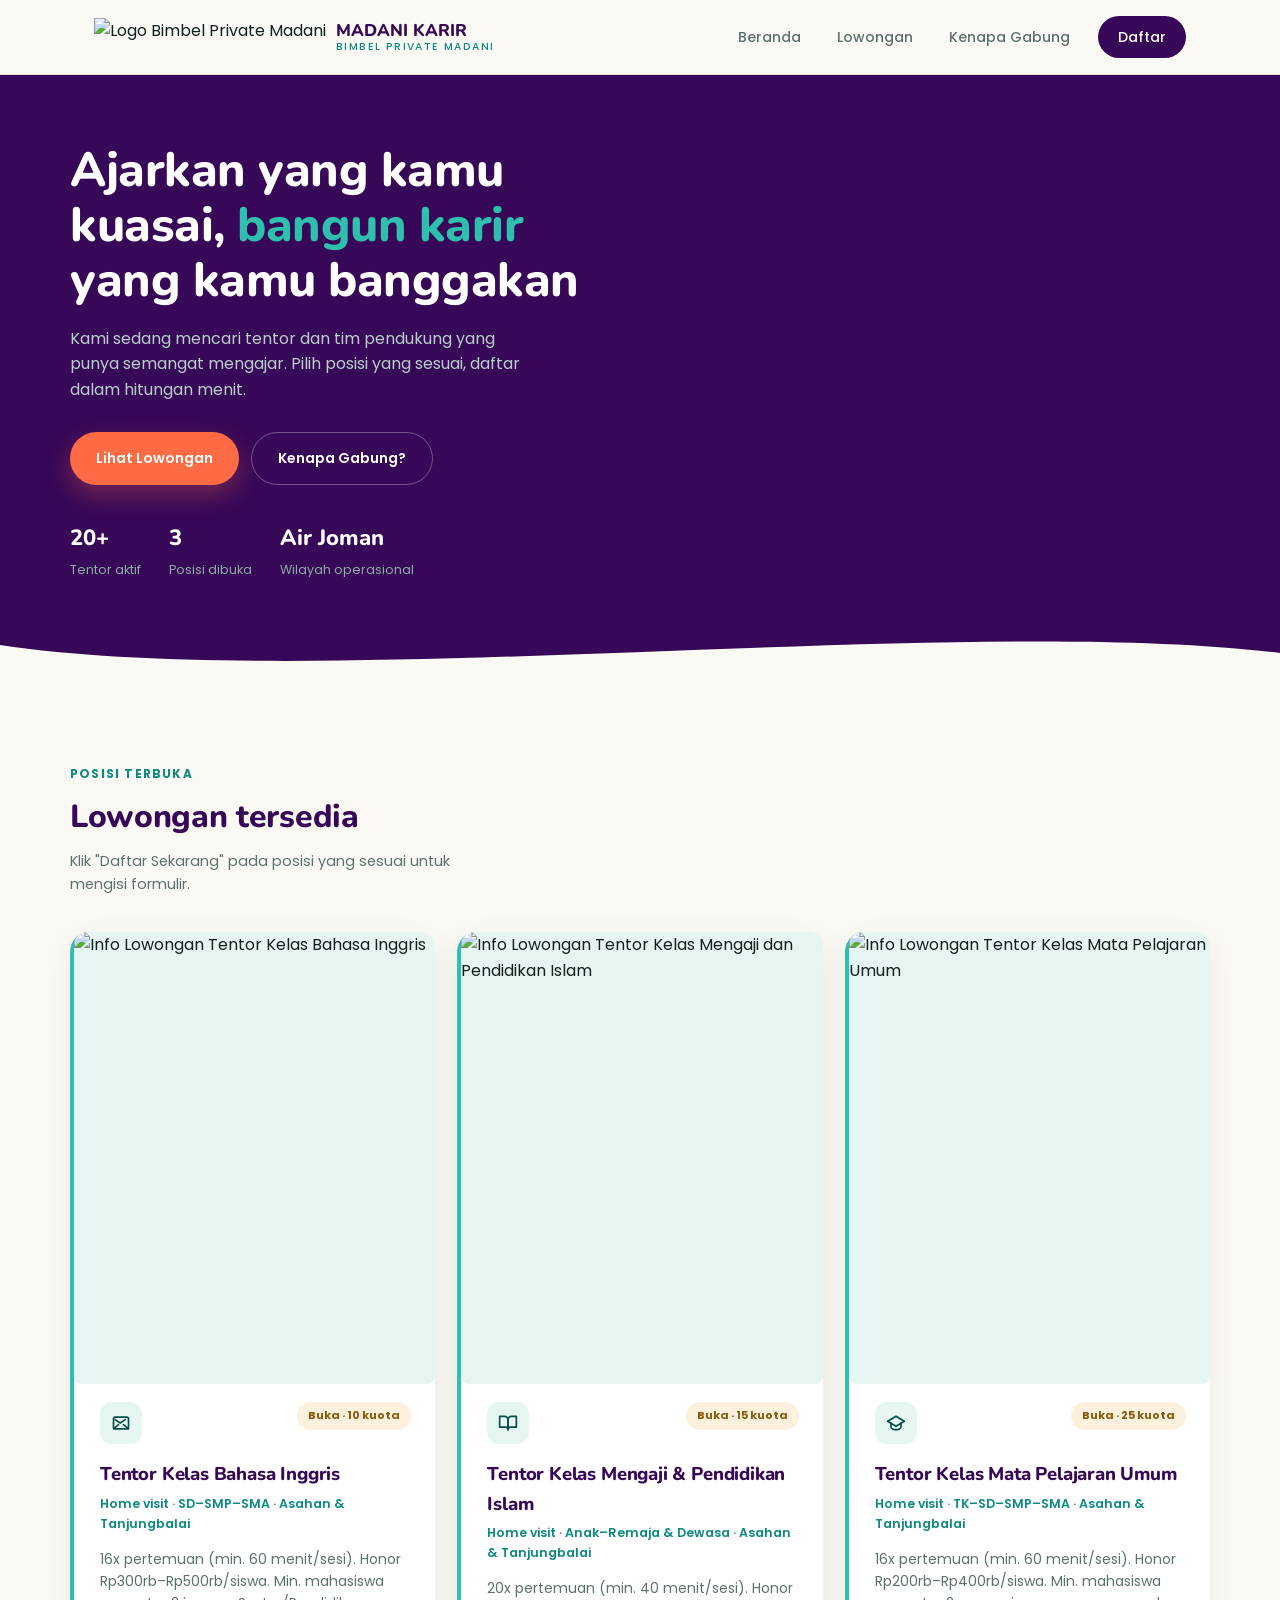
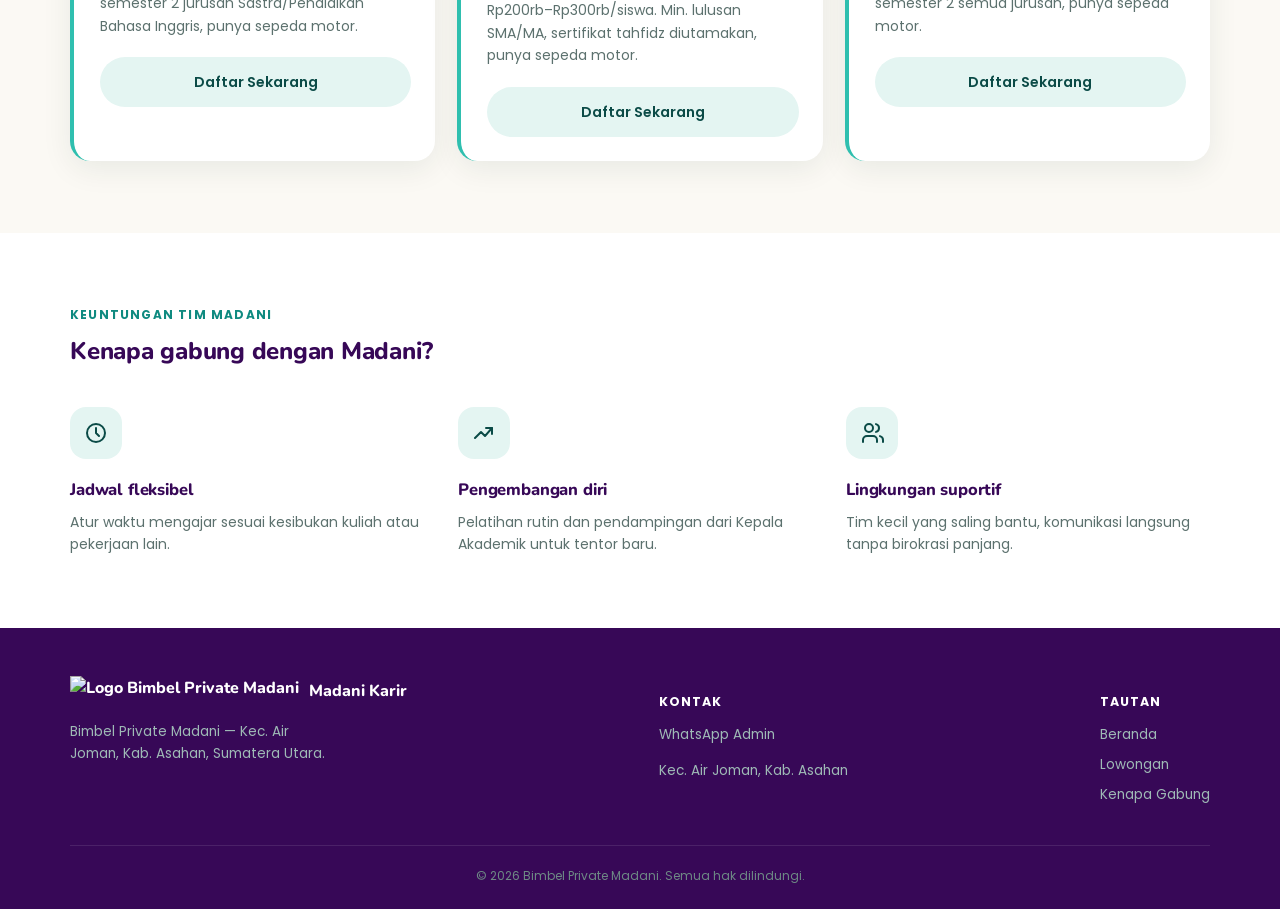
==== index.html @ 315693f9 "Add files via upload" ====
<!DOCTYPE html>
<html lang="id">
<head>
    <meta charset="UTF-8">
    <meta name="viewport" content="width=device-width, initial-scale=1.0">
    <link rel="stylesheet" href="style.css">
    <link rel="preconnect" href="https://fonts.googleapis.com">
    <link href="https://fonts.googleapis.com/css2?family=Nunito:wght@700;800&family=Poppins:wght@400;500;600&display=swap" rel="stylesheet">
    <title>Bimbel Madani Karir — Lowongan Kerja</title>
</head>
<body>

    <!-- ===== Header ===== -->
    <header>
        <div class="header-inner">
            <div class="brand">
                <img src="img/logomadani.jpeg" alt="Logo Bimbel Private Madani">
                <div class="brand-text">
                    MADANI KARIR
                    <span>Bimbel Private Madani</span>
                </div>
            </div>
            <nav>
                <a href="#beranda">Beranda</a>
                <a href="#lowongan">Lowongan</a>
                <a href="#kenapa">Kenapa Gabung</a>
                <a href="#lowongan" class="nav-cta">Daftar</a>
            </nav>
        </div>
    </header>

    <!-- ===== Hero ===== -->
    <section class="hero" id="beranda">
        <div class="hero-inner">
            <div>
                
                <h1>Ajarkan yang kamu kuasai, <em>bangun karir</em> yang kamu banggakan</h1>
                <p>Kami sedang mencari tentor dan tim pendukung yang punya semangat mengajar. Pilih posisi yang sesuai, daftar dalam hitungan menit.</p>
                <div class="hero-actions">
                    <a href="#lowongan" class="btn btn-primary">Lihat Lowongan</a>
                    <a href="#kenapa" class="btn btn-outline">Kenapa Gabung?</a>
                </div>
                <div class="hero-meta">
                    <div><strong>20+</strong><span>Tentor aktif</span></div>
                    <div><strong>3</strong><span>Posisi dibuka</span></div>
                    <div><strong>Air Joman</strong><span>Wilayah operasional</span></div>
                </div>
            </div>

            <div class="book-illustration">
                <img src="img/Perbaikan Kualitas Gambar-Ultra HD-1000426623-removebg-preview (1).png" alt="">
            </div>
        </div>

        <svg class="hero-curve" viewBox="0 0 1440 80" preserveAspectRatio="none" width="100%" height="80" aria-hidden="true">
            <path d="M0,32 C360,80 1080,0 1440,40 L1440,80 L0,80 Z" fill="#FBF9F4"></path>
        </svg>
    </section>

    <!-- ===== Lowongan ===== -->
    <section class="section" id="lowongan">
        <div class="section-head">
            <div>
                <span class="section-eyebrow">Posisi terbuka</span>
                <h2>Lowongan tersedia</h2>
                <p>Klik "Daftar Sekarang" pada posisi yang sesuai untuk mengisi formulir.</p>
            </div>
        </div>

        <div class="job-grid">

            <div class="job-card kategori-tentor">
                <div class="job-poster">
                    <img src="img/info_loker_tentor_KBI.jpeg" alt="Info Lowongan Tentor Kelas Bahasa Inggris" loading="lazy">
                </div>
                <div class="job-top">
                    <div class="job-icon">
                        <svg width="20" height="20" viewBox="0 0 24 24" fill="none" stroke="#0B4B47" stroke-width="2" stroke-linecap="round" stroke-linejoin="round"><path d="M5 8l6 4 6-4"/><rect x="3" y="5" width="18" height="14" rx="2"/><path d="M3 19l6-5"/><path d="M21 19l-6-5"/></svg>
                    </div>
                    <span class="job-status status-buka">Buka · 10 kuota</span>
                </div>
                <h3>Tentor Kelas Bahasa Inggris</h3>
                <div class="job-meta">Home visit · SD–SMP–SMA · Asahan &amp; Tanjungbalai</div>
                <p class="desc">16x pertemuan (min. 60 menit/sesi). Honor Rp300rb–Rp500rb/siswa. Min. mahasiswa semester 2 jurusan Sastra/Pendidikan Bahasa Inggris, punya sepeda motor.</p>
                <a href="form-pendaftaran.html?posisi=tentor-bahasa-inggris" class="btn btn-card">Daftar Sekarang</a>
            </div>

            <div class="job-card kategori-tentor">
                <div class="job-poster">
                    <img src="img/info_loker_tentor_KMPI.jpeg" alt="Info Lowongan Tentor Kelas Mengaji dan Pendidikan Islam" loading="lazy">
                </div>
                <div class="job-top">
                    <div class="job-icon">
                        <svg width="20" height="20" viewBox="0 0 24 24" fill="none" stroke="#0B4B47" stroke-width="2" stroke-linecap="round" stroke-linejoin="round"><path d="M2 4h6a4 4 0 0 1 4 4v12a3 3 0 0 0-3-3H2z"/><path d="M22 4h-6a4 4 0 0 0-4 4v12a3 3 0 0 1 3-3h7z"/></svg>
                    </div>
                    <span class="job-status status-buka">Buka · 15 kuota</span>
                </div>
                <h3>Tentor Kelas Mengaji &amp; Pendidikan Islam</h3>
                <div class="job-meta">Home visit · Anak–Remaja &amp; Dewasa · Asahan &amp; Tanjungbalai</div>
                <p class="desc">20x pertemuan (min. 40 menit/sesi). Honor Rp200rb–Rp300rb/siswa. Min. lulusan SMA/MA, sertifikat tahfidz diutamakan, punya sepeda motor.</p>
                <a href="form-pendaftaran.html?posisi=tentor-mengaji-pendidikan-islam" class="btn btn-card">Daftar Sekarang</a>
            </div>

            <div class="job-card kategori-tentor">
                <div class="job-poster">
                    <img src="img/info_loker_tentor_KMPU .jpeg" alt="Info Lowongan Tentor Kelas Mata Pelajaran Umum" loading="lazy">
                </div>
                <div class="job-top">
                    <div class="job-icon">
                        <svg width="20" height="20" viewBox="0 0 24 24" fill="none" stroke="#0B4B47" stroke-width="2" stroke-linecap="round" stroke-linejoin="round"><path d="M22 10L12 4 2 10l10 6 10-6z"/><path d="M6 12v5c0 1.5 3 3 6 3s6-1.5 6-3v-5"/></svg>
                    </div>
                    <span class="job-status status-buka">Buka · 25 kuota</span>
                </div>
                <h3>Tentor Kelas Mata Pelajaran Umum</h3>
                <div class="job-meta">Home visit · TK–SD–SMP–SMA · Asahan &amp; Tanjungbalai</div>
                <p class="desc">16x pertemuan (min. 60 menit/sesi). Honor Rp200rb–Rp400rb/siswa. Min. mahasiswa semester 2 semua jurusan, punya sepeda motor.</p>
                <a href="form-pendaftaran.html?posisi=tentor-mata-pelajaran-umum" class="btn btn-card">Daftar Sekarang</a>
            </div>

        </div>
    </section>

    <!-- ===== Kenapa gabung ===== -->
    <section class="section why" id="kenapa">
        <div class="why-inner">
            <span class="section-eyebrow">Keuntungan tim Madani</span>
            <h2 style="margin-bottom:36px;">Kenapa gabung dengan Madani?</h2>
            <div class="why-grid">
                <div class="why-card">
                    <div class="why-icon">
                        <svg width="24" height="24" viewBox="0 0 24 24" fill="none" stroke="#0B4B47" stroke-width="2" stroke-linecap="round" stroke-linejoin="round"><circle cx="12" cy="12" r="9"/><path d="M12 7v5l3 3"/></svg>
                    </div>
                    <h3>Jadwal fleksibel</h3>
                    <p>Atur waktu mengajar sesuai kesibukan kuliah atau pekerjaan lain.</p>
                </div>
                <div class="why-card">
                    <div class="why-icon">
                        <svg width="24" height="24" viewBox="0 0 24 24" fill="none" stroke="#0B4B47" stroke-width="2" stroke-linecap="round" stroke-linejoin="round"><path d="M3 17l6-6 4 4 7-8"/><path d="M14 7h6v6"/></svg>
                    </div>
                    <h3>Pengembangan diri</h3>
                    <p>Pelatihan rutin dan pendampingan dari Kepala Akademik untuk tentor baru.</p>
                </div>
                <div class="why-card">
                    <div class="why-icon">
                        <svg width="24" height="24" viewBox="0 0 24 24" fill="none" stroke="#0B4B47" stroke-width="2" stroke-linecap="round" stroke-linejoin="round"><path d="M17 21v-2a4 4 0 0 0-4-4H7a4 4 0 0 0-4 4v2"/><circle cx="9" cy="7" r="4"/><path d="M23 21v-2a4 4 0 0 0-3-3.87"/><path d="M16 3.13a4 4 0 0 1 0 7.75"/></svg>
                    </div>
                    <h3>Lingkungan suportif</h3>
                    <p>Tim kecil yang saling bantu, komunikasi langsung tanpa birokrasi panjang.</p>
                </div>
            </div>
        </div>
    </section>

    <!-- ===== Footer ===== -->
    <footer>
        <div class="footer-inner">
            <div class="footer-col">
                <div class="footer-brand">
                    <img src="img/logomadani.jpeg" alt="Logo Bimbel Private Madani">
                    Madani Karir
                </div>
                <p style="max-width:260px;">Bimbel Private Madani — Kec. Air Joman, Kab. Asahan, Sumatera Utara.</p>
            </div>
            <div class="footer-col">
                <h4>Kontak</h4>
                <a href="https://wa.me/6288201524358" target="_blank" rel="noopener">WhatsApp Admin</a>
                <p>Kec. Air Joman, Kab. Asahan</p>
            </div>
            <div class="footer-col">
                <h4>Tautan</h4>
                <a href="#beranda">Beranda</a>
                <a href="#lowongan">Lowongan</a>
                <a href="#kenapa">Kenapa Gabung</a>
            </div>
        </div>
        <div class="footer-bottom">© 2026 Bimbel Private Madani. Semua hak dilindungi.</div>
    </footer>

</body>
</html>
---- style.css ----
/* ===== Design tokens ===== */
:root {
    --teal-900: #370857;
    --teal-800: #0B4B47;
    --teal-600: #0F8A80;
    --teal-400: #2FBFAF;
    --teal-tint: #E4F5F2;
    --ink: #12211F;
    --ink-soft: #5C716E;
    --cream: #FBF9F4;
    --paper: #FFFFFF;
    --coral: #FF6B45;
    --coral-dark: #C74A28;
    --amber: #E8A33D;
    --line: #E4E0D6;
    --radius-lg: 20px;
    --radius-md: 14px;
    --shadow: 0 8px 30px rgba(8, 46, 43, 0.08);
}

* { box-sizing: border-box; }

body {
    margin: 0;
    font-family: 'Poppins', sans-serif;
    background: var(--cream);
    color: var(--ink);
    line-height: 1.6;
    -webkit-font-smoothing: antialiased;
}

h1, h2, h3 {
    font-family: 'Nunito', sans-serif;
    font-weight: 800;
    color: var(--teal-900);
    margin: 0;
    letter-spacing: -0.01em;
}

a { text-decoration: none; color: inherit; }
img { max-width: 100%; display: block; }
button { font-family: inherit; }

.container { max-width: 1140px; margin: 0 auto; padding: 0 24px; }

/* ===== Header ===== */
header {
    position: sticky;
    top: 0;
    z-index: 50;
    background: var(--cream);
    border-bottom: 1px solid var(--line);
}

.header-inner {
    max-width: 1140px;
    margin: 0 auto;
    padding: 16px 24px;
    display: flex;
    align-items: center;
    justify-content: space-between;
    gap: 16px;
}

.brand { display: flex; align-items: center; gap: 10px; }

.brand img { height: 38px; width: auto; }

.brand-text {
    font-family: 'Nunito', sans-serif;
    font-weight: 800;
    font-size: 17px;
    color: var(--teal-900);
    line-height: 1.1;
}

.brand-text span {
    display: block;
    font-family: 'Poppins', sans-serif;
    font-weight: 500;
    font-size: 10.5px;
    letter-spacing: 1.4px;
    color: var(--teal-600);
    text-transform: uppercase;
}

nav { display: flex; align-items: center; gap: 4px; }

nav a {
    color: var(--ink-soft);
    font-size: 14px;
    font-weight: 500;
    padding: 9px 16px;
    border-radius: 999px;
    transition: color 0.2s, background 0.2s;
}

nav a:hover, nav a:focus-visible { color: var(--teal-800); background: var(--teal-tint); outline: none; }

.nav-cta {
    background: var(--teal-900);
    color: white !important;
    padding: 10px 20px !important;
    margin-left: 8px;
}

.nav-cta:hover { background: var(--teal-800) !important; }

/* ===== Hero ===== */
.hero {
    position: relative;
    background: var(--teal-900);
    overflow: hidden;
    padding: 68px 24px 110px;
}

.hero-inner {
    max-width: 1140px;
    margin: 0 auto;
    display: grid;
    grid-template-columns: 1.05fr 0.95fr;
    gap: 48px;
    align-items: center;
    position: relative;
    z-index: 2;
}

.hero-eyebrow {
    display: inline-flex;
    align-items: center;
    gap: 8px;
    background: rgba(47, 191, 175, 0.16);
    color: var(--teal-400);
    font-size: 12px;
    font-weight: 700;
    letter-spacing: 1px;
    text-transform: uppercase;
    padding: 7px 16px;
    border-radius: 999px;
    margin-bottom: 20px;
}

.hero-eyebrow::before {
    content: "";
    width: 6px; height: 6px;
    border-radius: 50%;
    background: var(--teal-400);
}

.hero h1 {
    font-size: clamp(32px, 4.4vw, 48px);
    line-height: 1.14;
    color: white;
    margin-bottom: 18px;
}

.hero h1 em {
    font-style: normal;
    color: var(--teal-400);
}

.hero p {
    color: #B9CFCB;
    font-size: 16px;
    max-width: 460px;
    margin-bottom: 30px;
}

.hero-actions { display: flex; gap: 12px; flex-wrap: wrap; margin-bottom: 36px; }

.btn {
    display: inline-flex;
    align-items: center;
    justify-content: center;
    gap: 6px;
    font-weight: 600;
    font-size: 14px;
    padding: 14px 26px;
    border-radius: 999px;
    border: none;
    cursor: pointer;
    transition: transform 0.15s, box-shadow 0.15s, background 0.15s;
}

.btn:focus-visible { outline: 2px solid var(--teal-400); outline-offset: 3px; }

.btn-primary {
    background: var(--coral);
    color: white;
    box-shadow: 0 10px 24px rgba(255, 107, 69, 0.3);
}
.btn-primary:hover { transform: translateY(-2px); background: var(--coral-dark); }

.btn-outline {
    background: transparent;
    color: white;
    border: 1.5px solid rgba(255, 255, 255, 0.3);
}
.btn-outline:hover { border-color: white; transform: translateY(-2px); }

.hero-meta { display: flex; gap: 28px; flex-wrap: wrap; }

.hero-meta div strong {
    display: block;
    color: white;
    font-family: 'Nunito', sans-serif;
    font-weight: 800;
    font-size: 22px;
}
.hero-meta div span { color: #91ACA7; font-size: 12.5px; }

.book-illustration { position: relative; width: 100%; max-width: 400px; margin: 0 auto; }

.hero-curve { position: absolute; bottom: -1px; left: 0; right: 0; line-height: 0; z-index: 1; }

/* ===== Lowongan section ===== */
.section { padding: 72px 24px; position: relative; }

.section-head {
    max-width: 1140px;
    margin: 0 auto 36px;
    display: flex;
    align-items: flex-end;
    justify-content: space-between;
    gap: 16px;
    flex-wrap: wrap;
}

.section-eyebrow {
    font-size: 12px;
    font-weight: 700;
    letter-spacing: 1.2px;
    text-transform: uppercase;
    color: var(--teal-600);
    margin-bottom: 8px;
    display: block;
}

.section-head h2 { font-size: clamp(24px, 3vw, 32px); }
.section-head p { color: var(--ink-soft); font-size: 14.5px; margin: 8px 0 0; max-width: 420px; }

.job-grid {
    max-width: 1140px;
    margin: 0 auto;
    display: grid;
    grid-template-columns: repeat(auto-fit, minmax(310px, 1fr));
    gap: 22px;
}

.job-card {
    position: relative;
    background: var(--paper);
    border-radius: var(--radius-lg);
    padding: 26px 24px 24px 26px;
    box-shadow: var(--shadow);
    border-left: 4px solid var(--teal-400);
    transition: transform 0.18s, box-shadow 0.18s;
}

.job-card.kategori-sales { border-left-color: var(--coral); }
.job-card.kategori-tutup { border-left-color: var(--line); }

.job-card:hover { transform: translateY(-5px); box-shadow: 0 16px 34px rgba(8, 46, 43, 0.14); }

.job-top { display: flex; justify-content: space-between; align-items: flex-start; gap: 10px; margin-bottom: 16px; }

.job-icon {
    width: 42px; height: 42px;
    border-radius: 12px;
    display: flex; align-items: center; justify-content: center;
    background: var(--teal-tint);
    flex-shrink: 0;
}
.kategori-sales .job-icon { background: #FFEAE2; }
.kategori-tutup .job-icon { background: #F1F0EB; }

.job-status {
    font-size: 11px;
    font-weight: 700;
    padding: 5px 11px;
    border-radius: 999px;
    white-space: nowrap;
}
.status-buka { background: #FDF1DD; color: #8A5A0E; }
.status-tutup { background: #F1F0EB; color: #8A9490; }

.job-card h3 { font-size: 18.5px; margin-bottom: 4px; }

.job-meta { font-size: 12.5px; color: var(--teal-600); font-weight: 600; margin-bottom: 12px; }

.job-card p.desc { font-size: 14px; color: var(--ink-soft); margin-bottom: 20px; }

.job-card .btn { width: 100%; }

.btn-card { background: var(--teal-tint); color: var(--teal-800); }
.btn-card:hover { background: var(--teal-400); color: white; }

.btn-disabled { background: #F1F0EB; color: #A4ADA9; pointer-events: none; }

/* ===== Kenapa gabung ===== */
.why { background: var(--paper); }

.why-inner { max-width: 1140px; margin: 0 auto; }

.why-grid {
    display: grid;
    grid-template-columns: repeat(auto-fit, minmax(250px, 1fr));
    gap: 24px;
}

.why-icon {
    width: 52px; height: 52px;
    border-radius: 16px;
    background: var(--teal-tint);
    display: flex; align-items: center; justify-content: center;
    margin-bottom: 18px;
}

.why-card h3 { font-size: 16.5px; margin-bottom: 8px; }
.why-card p { color: var(--ink-soft); font-size: 14px; margin: 0; }

/* ===== Footer ===== */
footer { background: var(--teal-900); color: #9FBAB6; padding: 48px 24px 24px; }

.footer-inner {
    max-width: 1140px;
    margin: 0 auto;
    display: flex;
    justify-content: space-between;
    flex-wrap: wrap;
    gap: 32px;
}

.footer-brand {
    display: flex; align-items: center; gap: 10px;
    color: white;
    font-family: 'Nunito', sans-serif;
    font-weight: 800;
    margin-bottom: 12px;
}
.footer-brand img { height: 32px; }

.footer-col h4 {
    color: white;
    font-size: 12.5px;
    text-transform: uppercase;
    letter-spacing: 1px;
    margin-bottom: 12px;
}

.footer-col p, .footer-col a { font-size: 13.5px; display: block; margin-bottom: 8px; color: #9FBAB6; }
.footer-col a:hover { color: white; }

.footer-bottom {
    max-width: 1140px;
    margin: 32px auto 0;
    padding-top: 20px;
    border-top: 1px solid rgba(255, 255, 255, 0.1);
    font-size: 12px;
    text-align: center;
    color: #6E8985;
}

/* ===== Responsive ===== */
@media (max-width: 860px) {
    .hero-inner { grid-template-columns: 1fr; }
    .book-illustration { max-width: 260px; }
    nav a:not(.nav-cta) { display: none; }
}

@media (prefers-reduced-motion: reduce) {
    .job-card, .btn { transition: none; }
}

/* ===== Job card poster image ===== */
.job-poster {
    margin: -26px -24px 18px -26px;
    aspect-ratio: 4 / 5;
    border-radius: 14px 14px 8px 8px;
    overflow: hidden;
    background: var(--teal-tint);
}

.job-poster img {
    width: 100%;
    height: 100%;
    object-fit: cover;
    object-position: top;
    transition: transform 0.25s ease;
}

.job-card:hover .job-poster img {
    transform: scale(1.04);
}
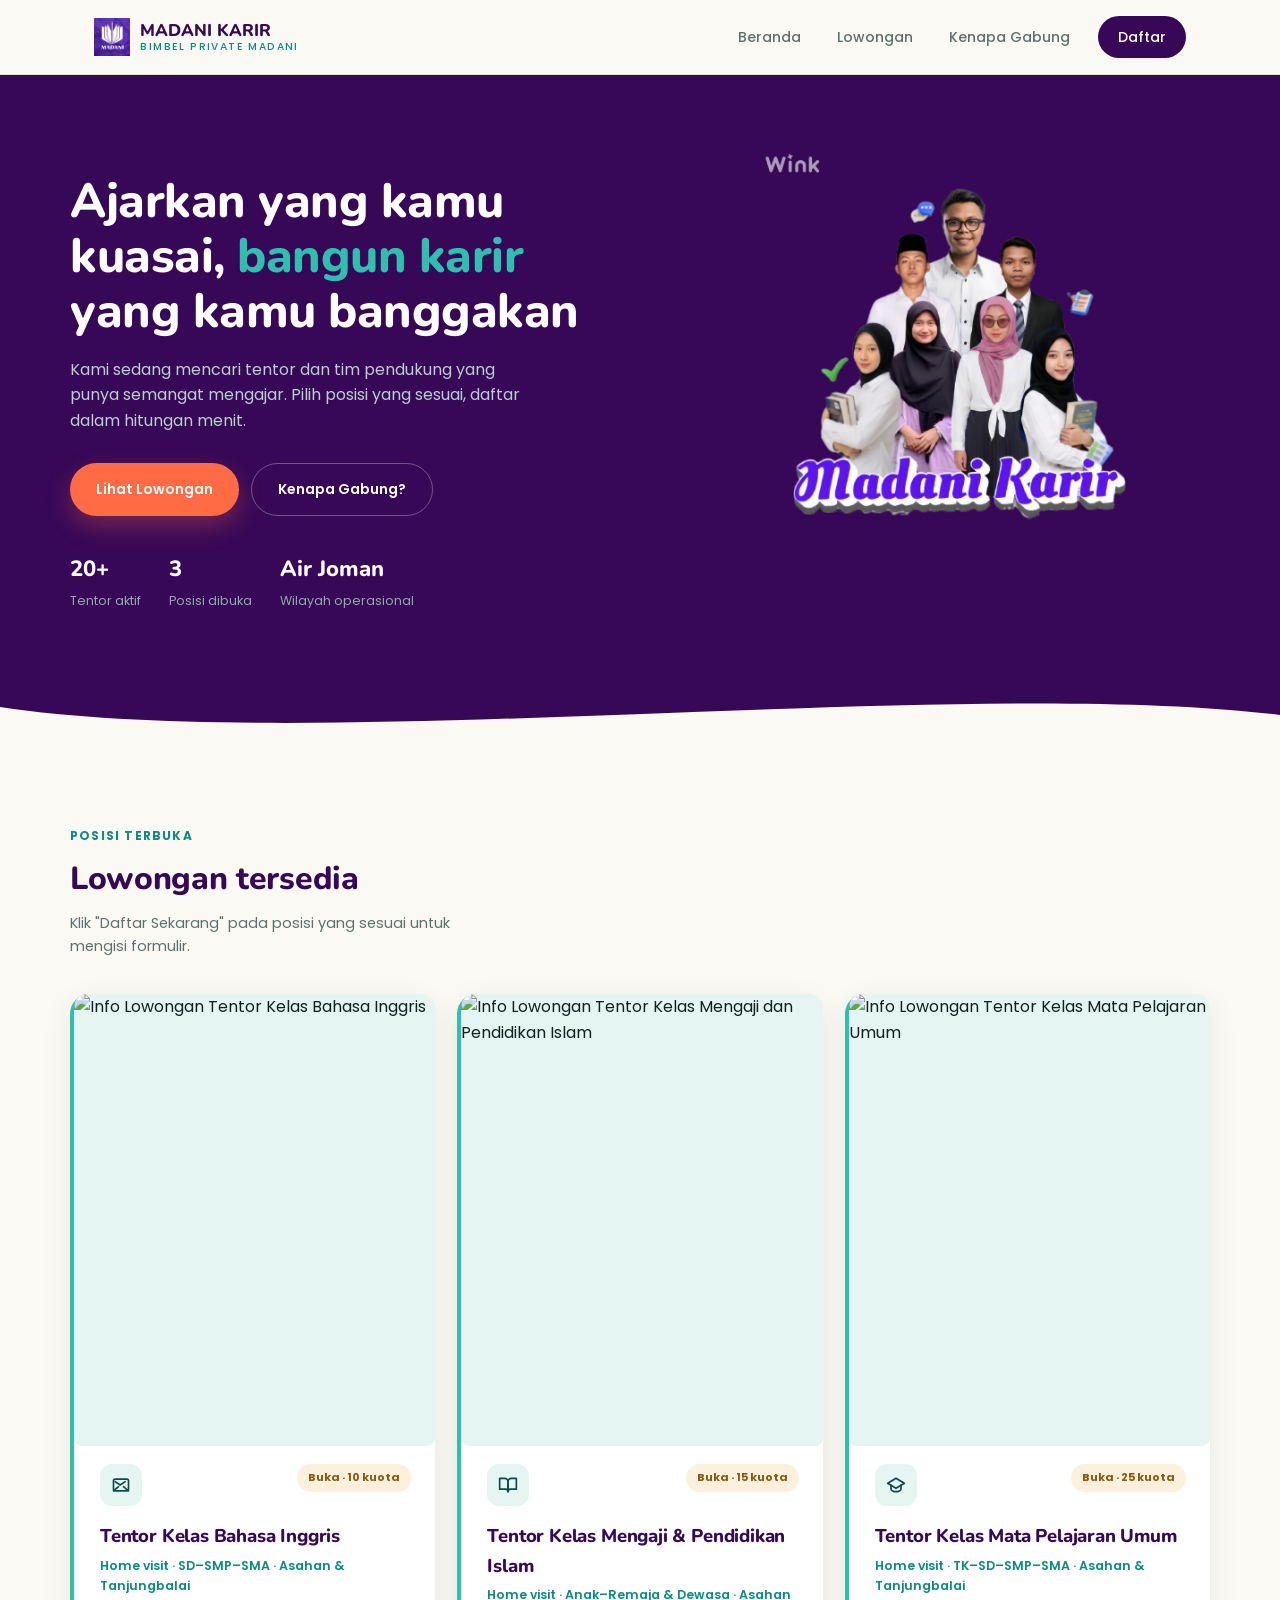
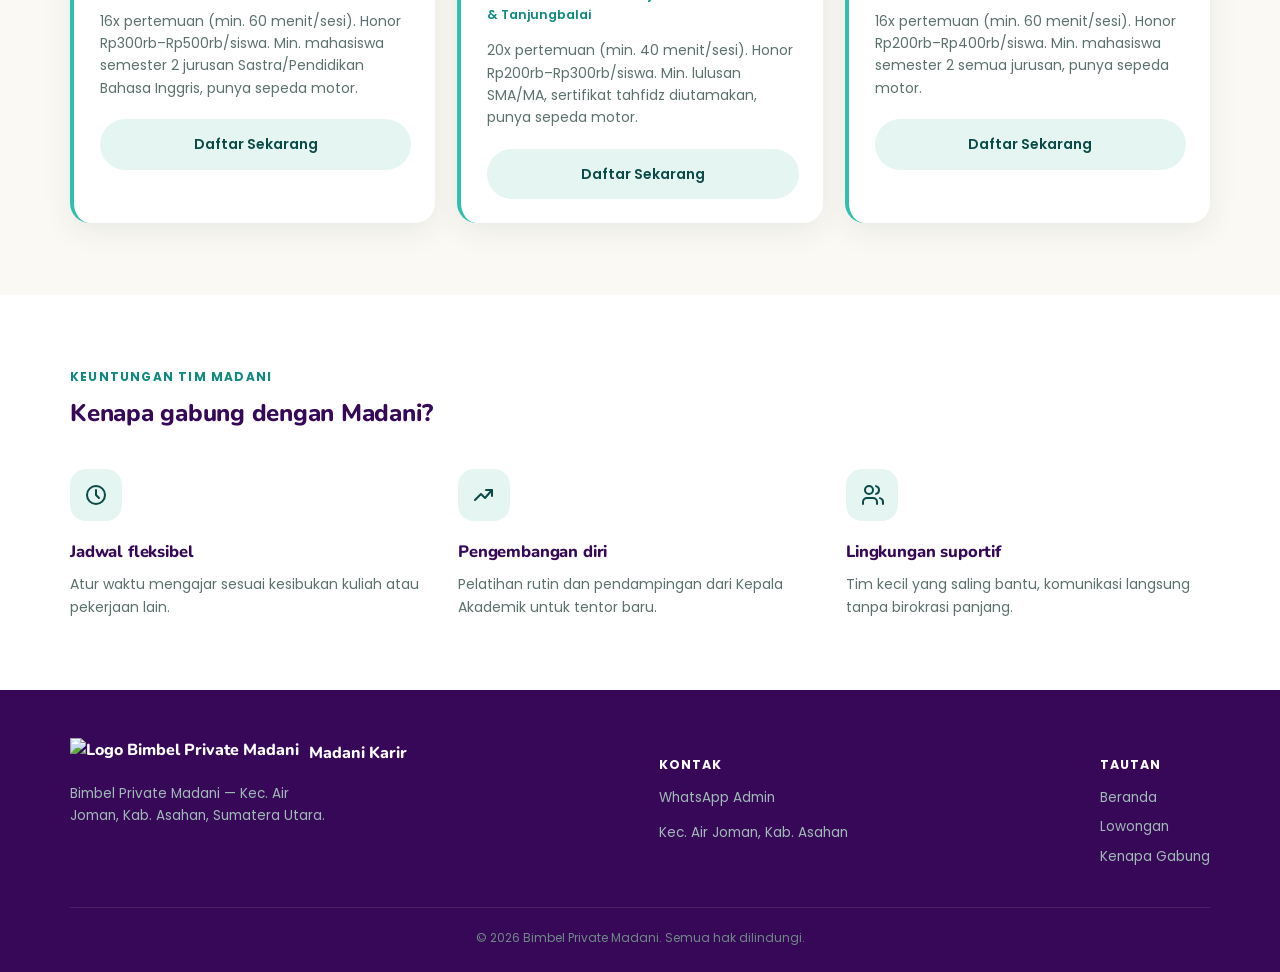
==== commit 2eb1d4cd: "Update index.html" ====
--- a/index.html
+++ b/index.html
@@ -1,4 +1,3 @@
-
 <!DOCTYPE html>
 <html lang="id">
 <head>
@@ -72,7 +71,7 @@
 
             <div class="job-card kategori-tentor">
                 <div class="job-poster">
-                    <img src="img/info_loker_tentor_KBI.jpeg" alt="Info Lowongan Tentor Kelas Bahasa Inggris" loading="lazy">
+                    <img src="img/loker-kbi.jpeg" alt="Info Lowongan Tentor Kelas Bahasa Inggris" loading="lazy">
                 </div>
                 <div class="job-top">
                     <div class="job-icon">
@@ -88,7 +87,7 @@
 
             <div class="job-card kategori-tentor">
                 <div class="job-poster">
-                    <img src="img/info_loker_tentor_KMPI.jpeg" alt="Info Lowongan Tentor Kelas Mengaji dan Pendidikan Islam" loading="lazy">
+                    <img src="img/loker-kmpi.jpeg" alt="Info Lowongan Tentor Kelas Mengaji dan Pendidikan Islam" loading="lazy">
                 </div>
                 <div class="job-top">
                     <div class="job-icon">
@@ -104,7 +103,7 @@
 
             <div class="job-card kategori-tentor">
                 <div class="job-poster">
-                    <img src="img/info_loker_tentor_KMPU .jpeg" alt="Info Lowongan Tentor Kelas Mata Pelajaran Umum" loading="lazy">
+                    <img src="img/loker-kmpu.jpeg" alt="Info Lowongan Tentor Kelas Mata Pelajaran Umum" loading="lazy">
                 </div>
                 <div class="job-top">
                     <div class="job-icon">
@@ -157,14 +156,14 @@
         <div class="footer-inner">
             <div class="footer-col">
                 <div class="footer-brand">
-                    <img src="img/logomadani.jpeg" alt="Logo Bimbel Private Madani">
+                    <img src="img/logo.jpeg" alt="Logo Bimbel Private Madani">
                     Madani Karir
                 </div>
                 <p style="max-width:260px;">Bimbel Private Madani — Kec. Air Joman, Kab. Asahan, Sumatera Utara.</p>
             </div>
             <div class="footer-col">
                 <h4>Kontak</h4>
-                <a href="https://wa.me/6288201524358" target="_blank" rel="noopener">WhatsApp Admin</a>
+                <a href="https://wa.me/6282272136330" target="_blank" rel="noopener">WhatsApp Admin</a>
                 <p>Kec. Air Joman, Kab. Asahan</p>
             </div>
             <div class="footer-col">
@@ -178,4 +177,4 @@
     </footer>
 
 </body>
-</html>+</html>
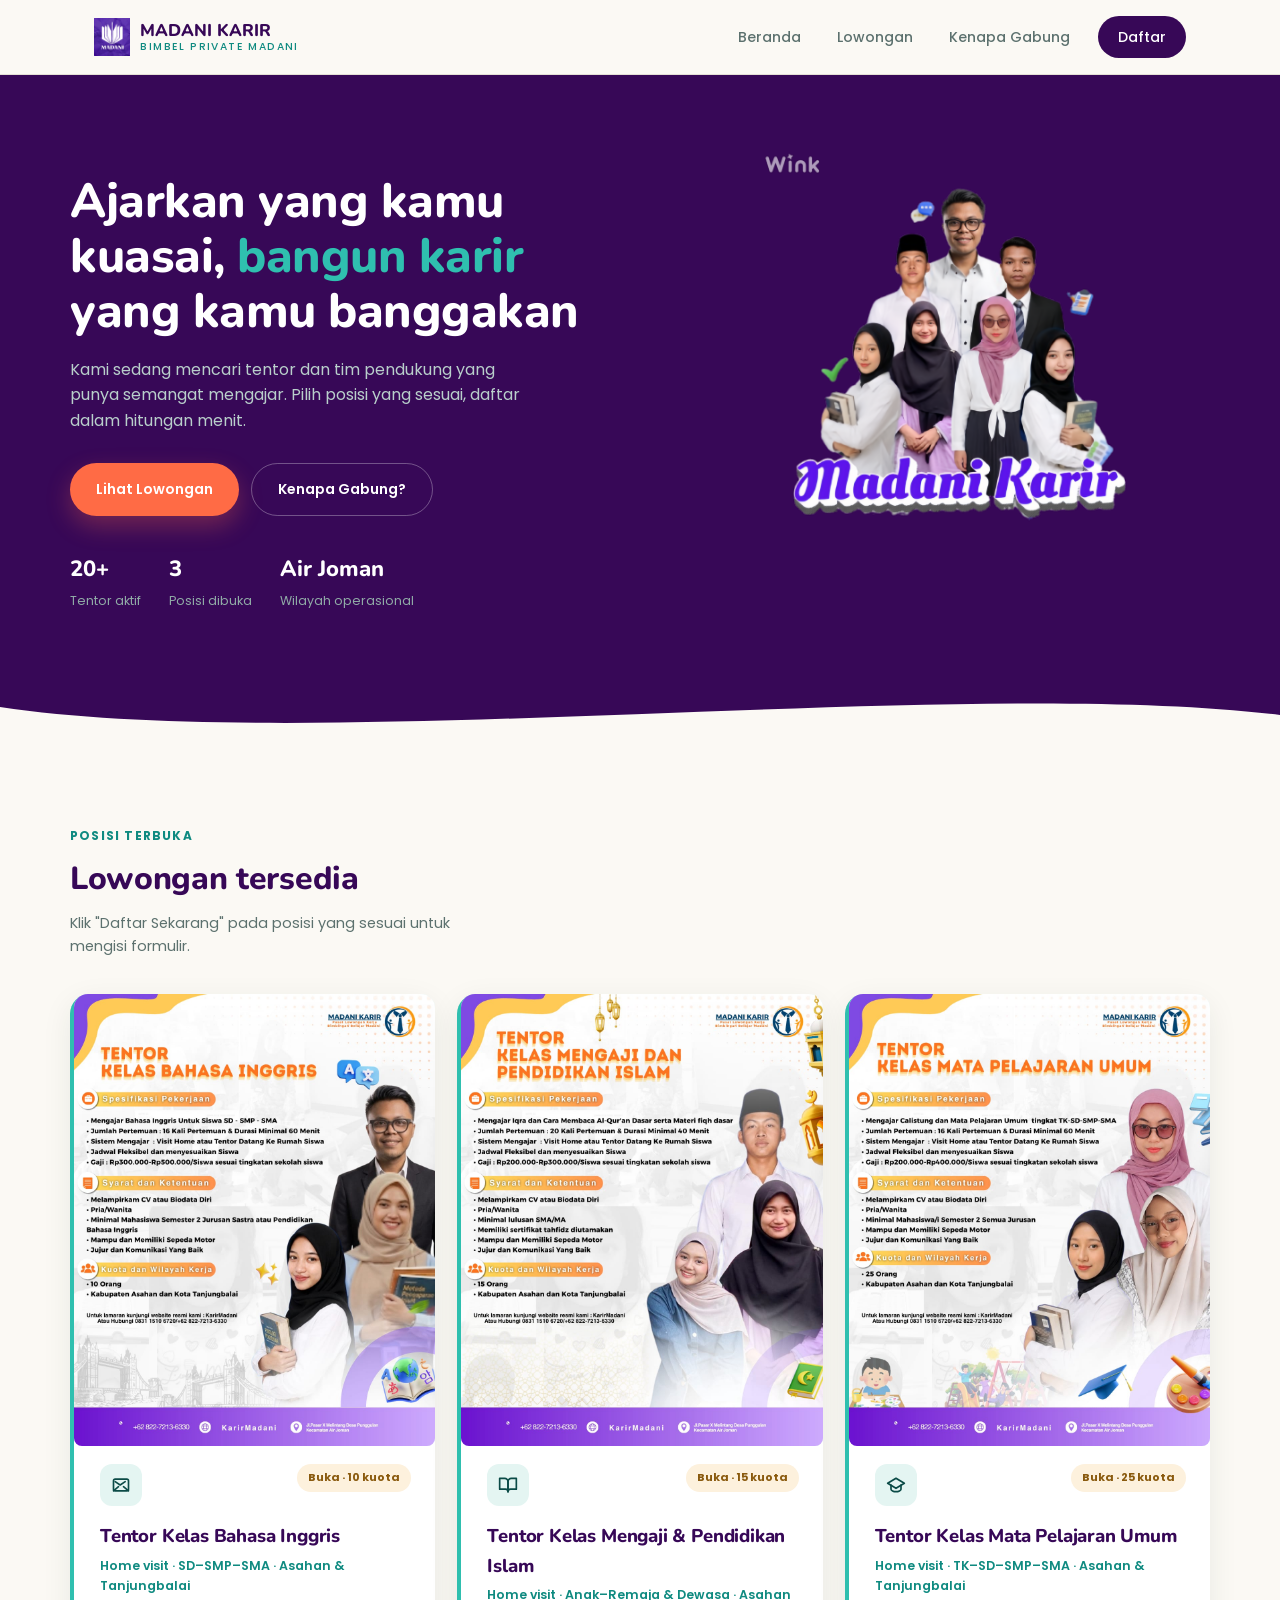
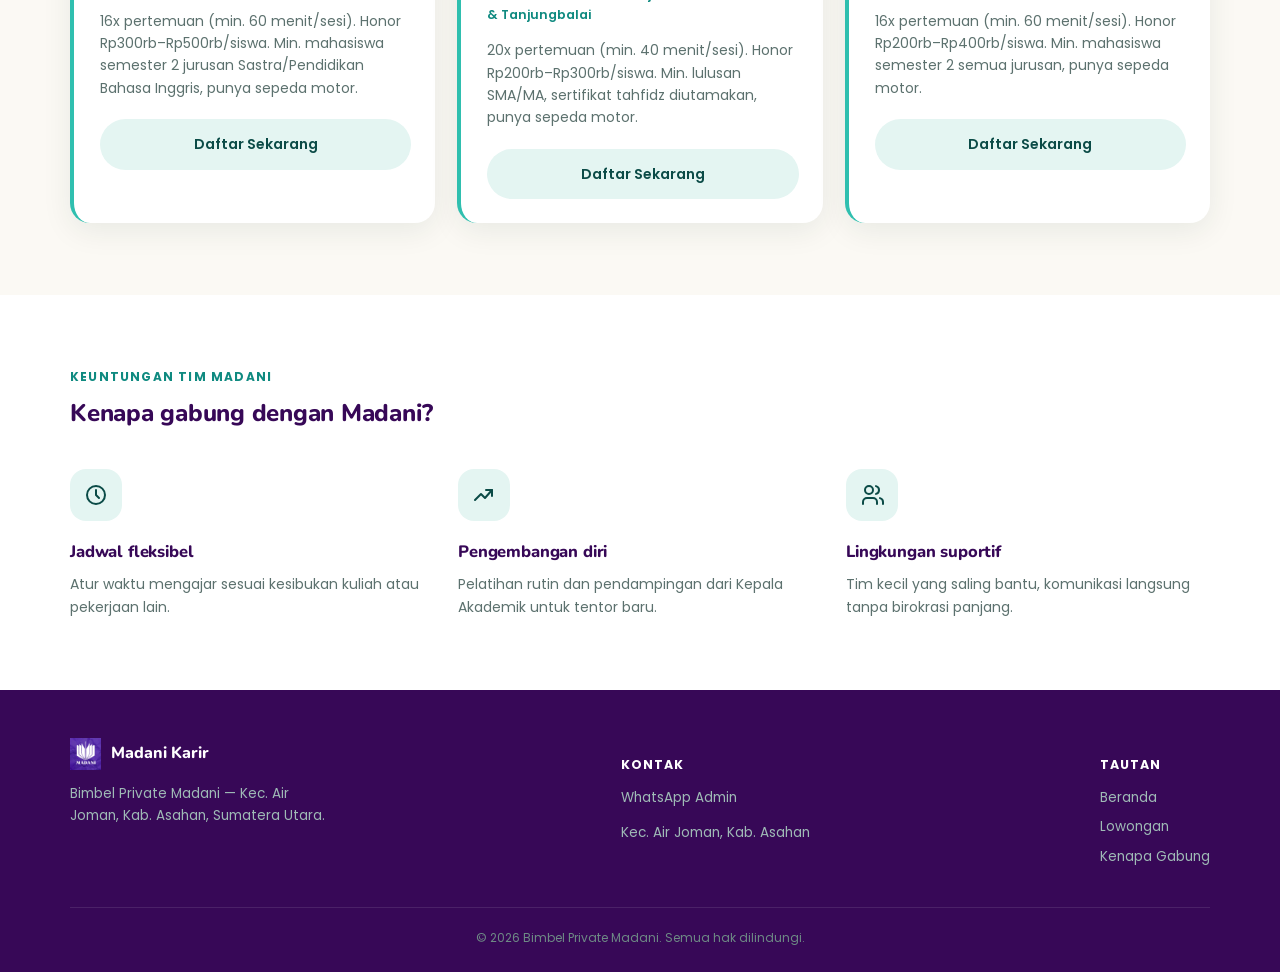
==== commit e78f848c: "Update index.html" ====
--- a/index.html
+++ b/index.html
@@ -71,7 +71,7 @@
 
             <div class="job-card kategori-tentor">
                 <div class="job-poster">
-                    <img src="img/loker-kbi.jpeg" alt="Info Lowongan Tentor Kelas Bahasa Inggris" loading="lazy">
+                    <img src="img/info_loker_tentor_KBI.jpeg" alt="Info Lowongan Tentor Kelas Bahasa Inggris" loading="lazy">
                 </div>
                 <div class="job-top">
                     <div class="job-icon">
@@ -87,7 +87,7 @@
 
             <div class="job-card kategori-tentor">
                 <div class="job-poster">
-                    <img src="img/loker-kmpi.jpeg" alt="Info Lowongan Tentor Kelas Mengaji dan Pendidikan Islam" loading="lazy">
+                    <img src="img/info_loker_tentor_KMPI.jpeg" alt="Info Lowongan Tentor Kelas Mengaji dan Pendidikan Islam" loading="lazy">
                 </div>
                 <div class="job-top">
                     <div class="job-icon">
@@ -103,7 +103,7 @@
 
             <div class="job-card kategori-tentor">
                 <div class="job-poster">
-                    <img src="img/loker-kmpu.jpeg" alt="Info Lowongan Tentor Kelas Mata Pelajaran Umum" loading="lazy">
+                    <img src="img/info_loker_tentor_KMPU .jpeg" alt="Info Lowongan Tentor Kelas Mata Pelajaran Umum" loading="lazy">
                 </div>
                 <div class="job-top">
                     <div class="job-icon">
@@ -156,7 +156,7 @@
         <div class="footer-inner">
             <div class="footer-col">
                 <div class="footer-brand">
-                    <img src="img/logo.jpeg" alt="Logo Bimbel Private Madani">
+                    <img src="img/logomadani.jpeg" alt="Logo Bimbel Private Madani">
                     Madani Karir
                 </div>
                 <p style="max-width:260px;">Bimbel Private Madani — Kec. Air Joman, Kab. Asahan, Sumatera Utara.</p>
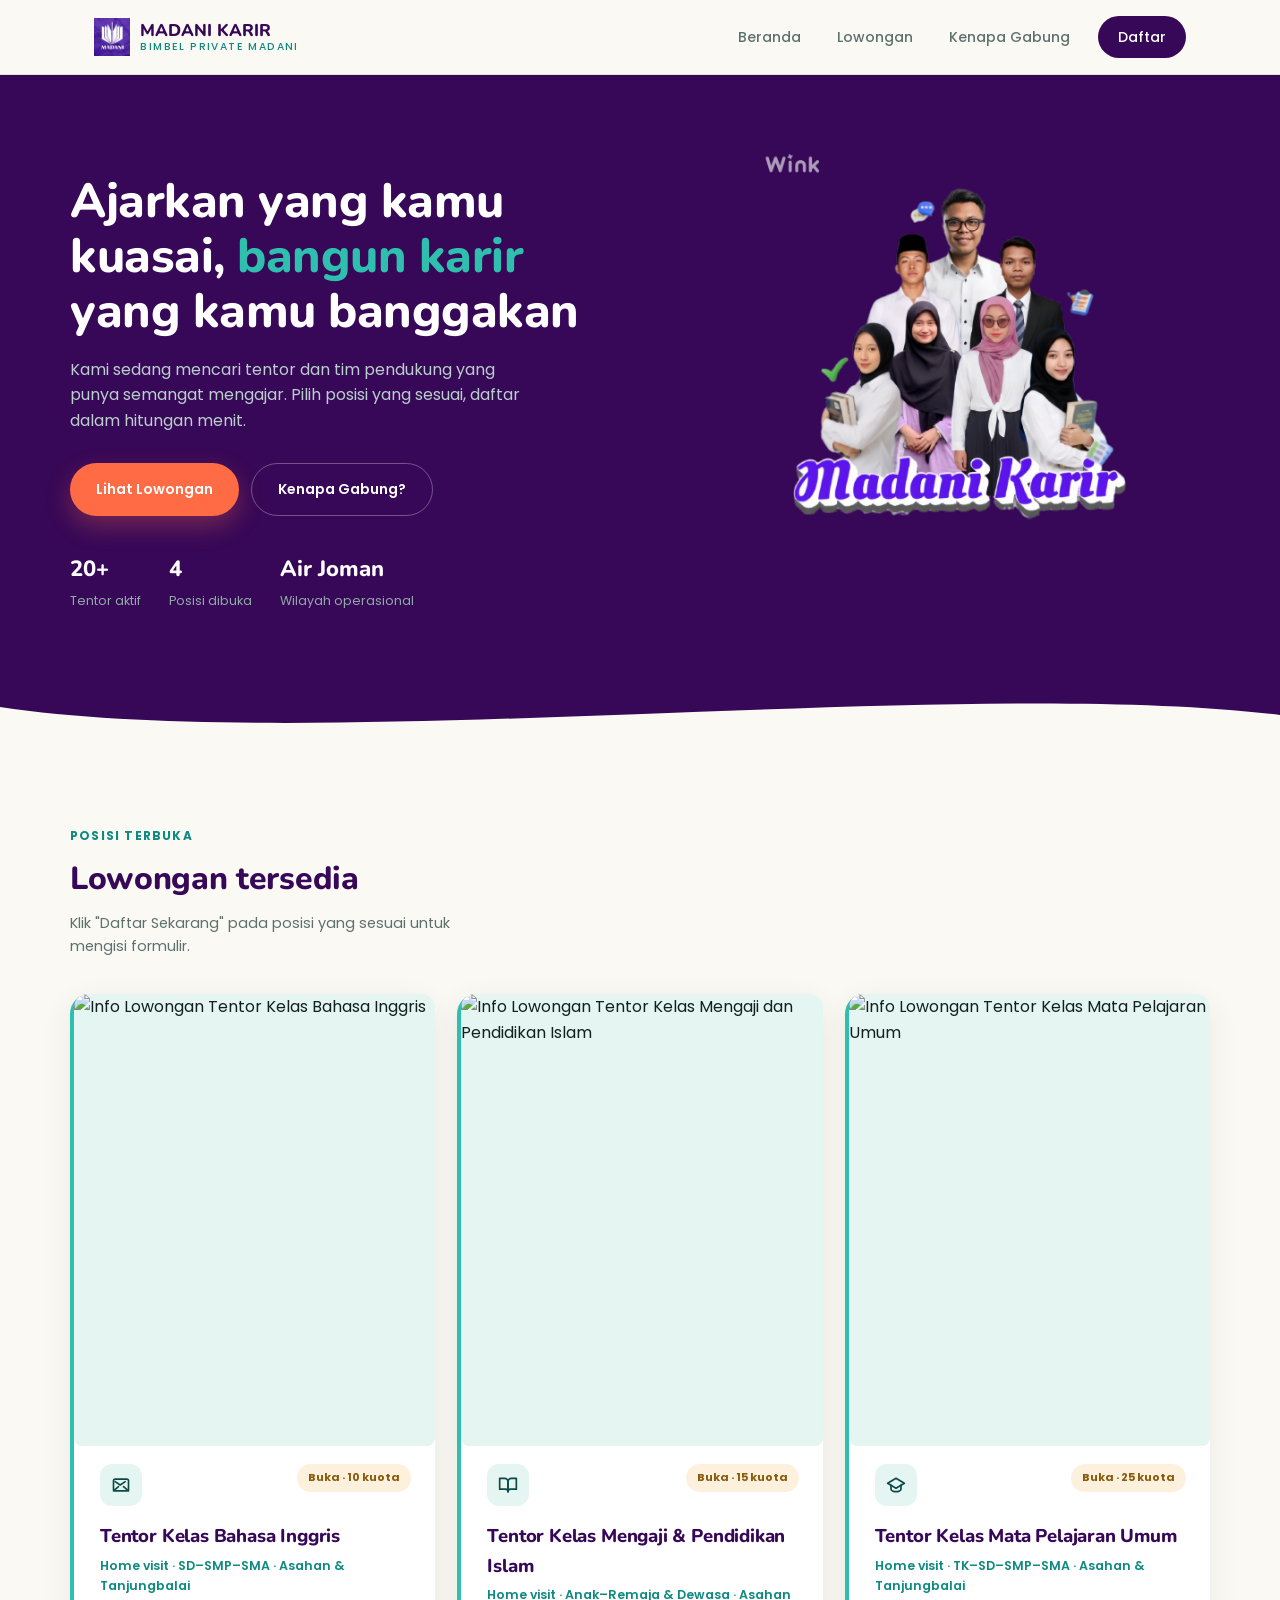
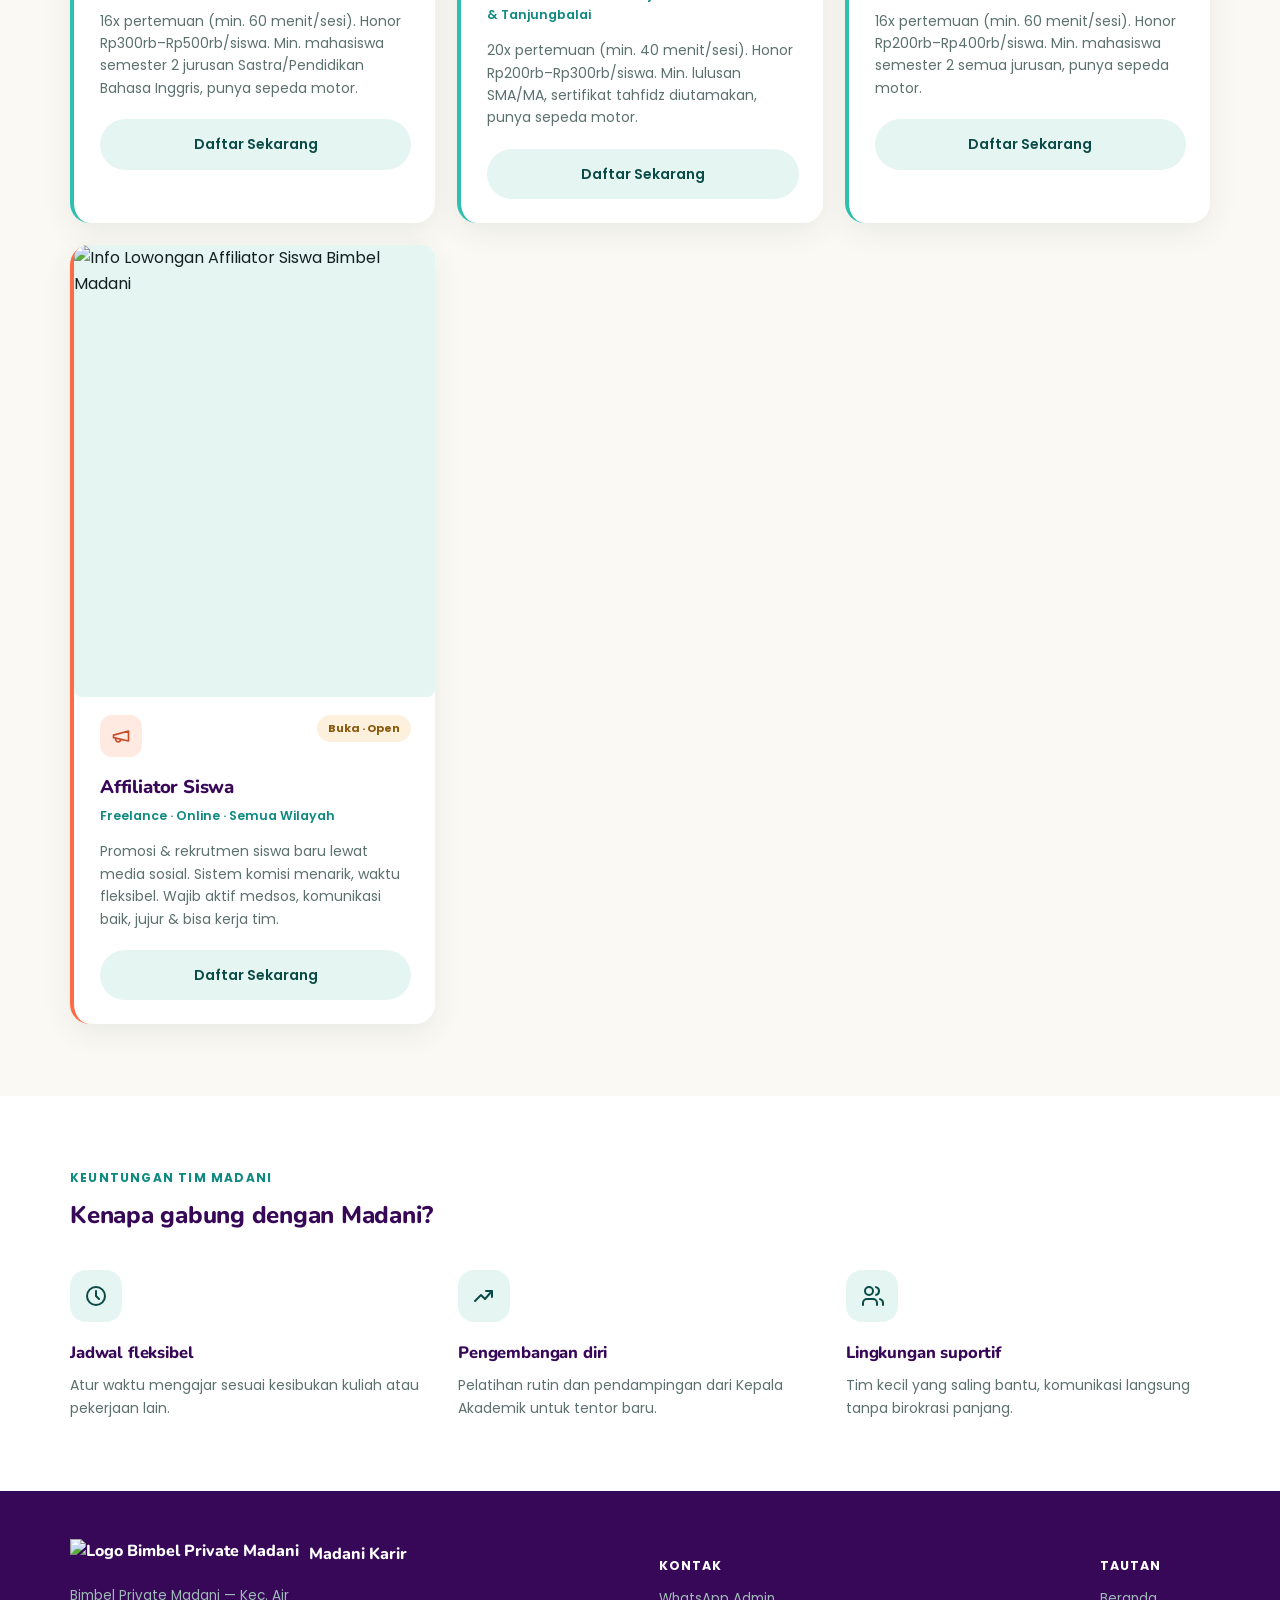
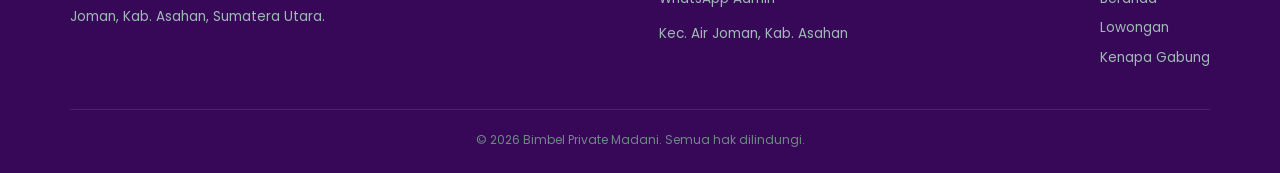
==== commit b8aca414: "Update index.html" ====
--- a/index.html
+++ b/index.html
@@ -42,7 +42,7 @@
                 </div>
                 <div class="hero-meta">
                     <div><strong>20+</strong><span>Tentor aktif</span></div>
-                    <div><strong>3</strong><span>Posisi dibuka</span></div>
+                    <div><strong>4</strong><span>Posisi dibuka</span></div>
                     <div><strong>Air Joman</strong><span>Wilayah operasional</span></div>
                 </div>
             </div>
@@ -71,7 +71,7 @@
 
             <div class="job-card kategori-tentor">
                 <div class="job-poster">
-                    <img src="img/info_loker_tentor_KBI.jpeg" alt="Info Lowongan Tentor Kelas Bahasa Inggris" loading="lazy">
+                    <img src="img/loker-kbi.jpeg" alt="Info Lowongan Tentor Kelas Bahasa Inggris" loading="lazy">
                 </div>
                 <div class="job-top">
                     <div class="job-icon">
@@ -87,7 +87,7 @@
 
             <div class="job-card kategori-tentor">
                 <div class="job-poster">
-                    <img src="img/info_loker_tentor_KMPI.jpeg" alt="Info Lowongan Tentor Kelas Mengaji dan Pendidikan Islam" loading="lazy">
+                    <img src="img/loker-kmpi.jpeg" alt="Info Lowongan Tentor Kelas Mengaji dan Pendidikan Islam" loading="lazy">
                 </div>
                 <div class="job-top">
                     <div class="job-icon">
@@ -103,7 +103,7 @@
 
             <div class="job-card kategori-tentor">
                 <div class="job-poster">
-                    <img src="img/info_loker_tentor_KMPU .jpeg" alt="Info Lowongan Tentor Kelas Mata Pelajaran Umum" loading="lazy">
+                    <img src="img/loker-kmpu.jpeg" alt="Info Lowongan Tentor Kelas Mata Pelajaran Umum" loading="lazy">
                 </div>
                 <div class="job-top">
                     <div class="job-icon">
@@ -115,6 +115,22 @@
                 <div class="job-meta">Home visit · TK–SD–SMP–SMA · Asahan &amp; Tanjungbalai</div>
                 <p class="desc">16x pertemuan (min. 60 menit/sesi). Honor Rp200rb–Rp400rb/siswa. Min. mahasiswa semester 2 semua jurusan, punya sepeda motor.</p>
                 <a href="form-pendaftaran.html?posisi=tentor-mata-pelajaran-umum" class="btn btn-card">Daftar Sekarang</a>
+            </div>
+
+            <div class="job-card kategori-sales">
+                <div class="job-poster">
+                    <img src="img/gambar-afiliator.jpeg" alt="Info Lowongan Affiliator Siswa Bimbel Madani" loading="lazy">
+                </div>
+                <div class="job-top">
+                    <div class="job-icon">
+                        <svg width="20" height="20" viewBox="0 0 24 24" fill="none" stroke="#C74A28" stroke-width="2" stroke-linecap="round" stroke-linejoin="round"><path d="M3 11l18-5v12L3 14v-3z"/><path d="M11.6 16.8a3 3 0 1 1-5.8-1.6"/></svg>
+                    </div>
+                    <span class="job-status status-buka">Buka · Open</span>
+                </div>
+                <h3>Affiliator Siswa</h3>
+                <div class="job-meta">Freelance · Online · Semua Wilayah</div>
+                <p class="desc">Promosi & rekrutmen siswa baru lewat media sosial. Sistem komisi menarik, waktu fleksibel. Wajib aktif medsos, komunikasi baik, jujur & bisa kerja tim.</p>
+                <a href="form-pendaftaran.html?posisi=affiliator-siswa" class="btn btn-card">Daftar Sekarang</a>
             </div>
 
         </div>
@@ -156,7 +172,7 @@
         <div class="footer-inner">
             <div class="footer-col">
                 <div class="footer-brand">
-                    <img src="img/logomadani.jpeg" alt="Logo Bimbel Private Madani">
+                    <img src="img/logo.jpeg" alt="Logo Bimbel Private Madani">
                     Madani Karir
                 </div>
                 <p style="max-width:260px;">Bimbel Private Madani — Kec. Air Joman, Kab. Asahan, Sumatera Utara.</p>
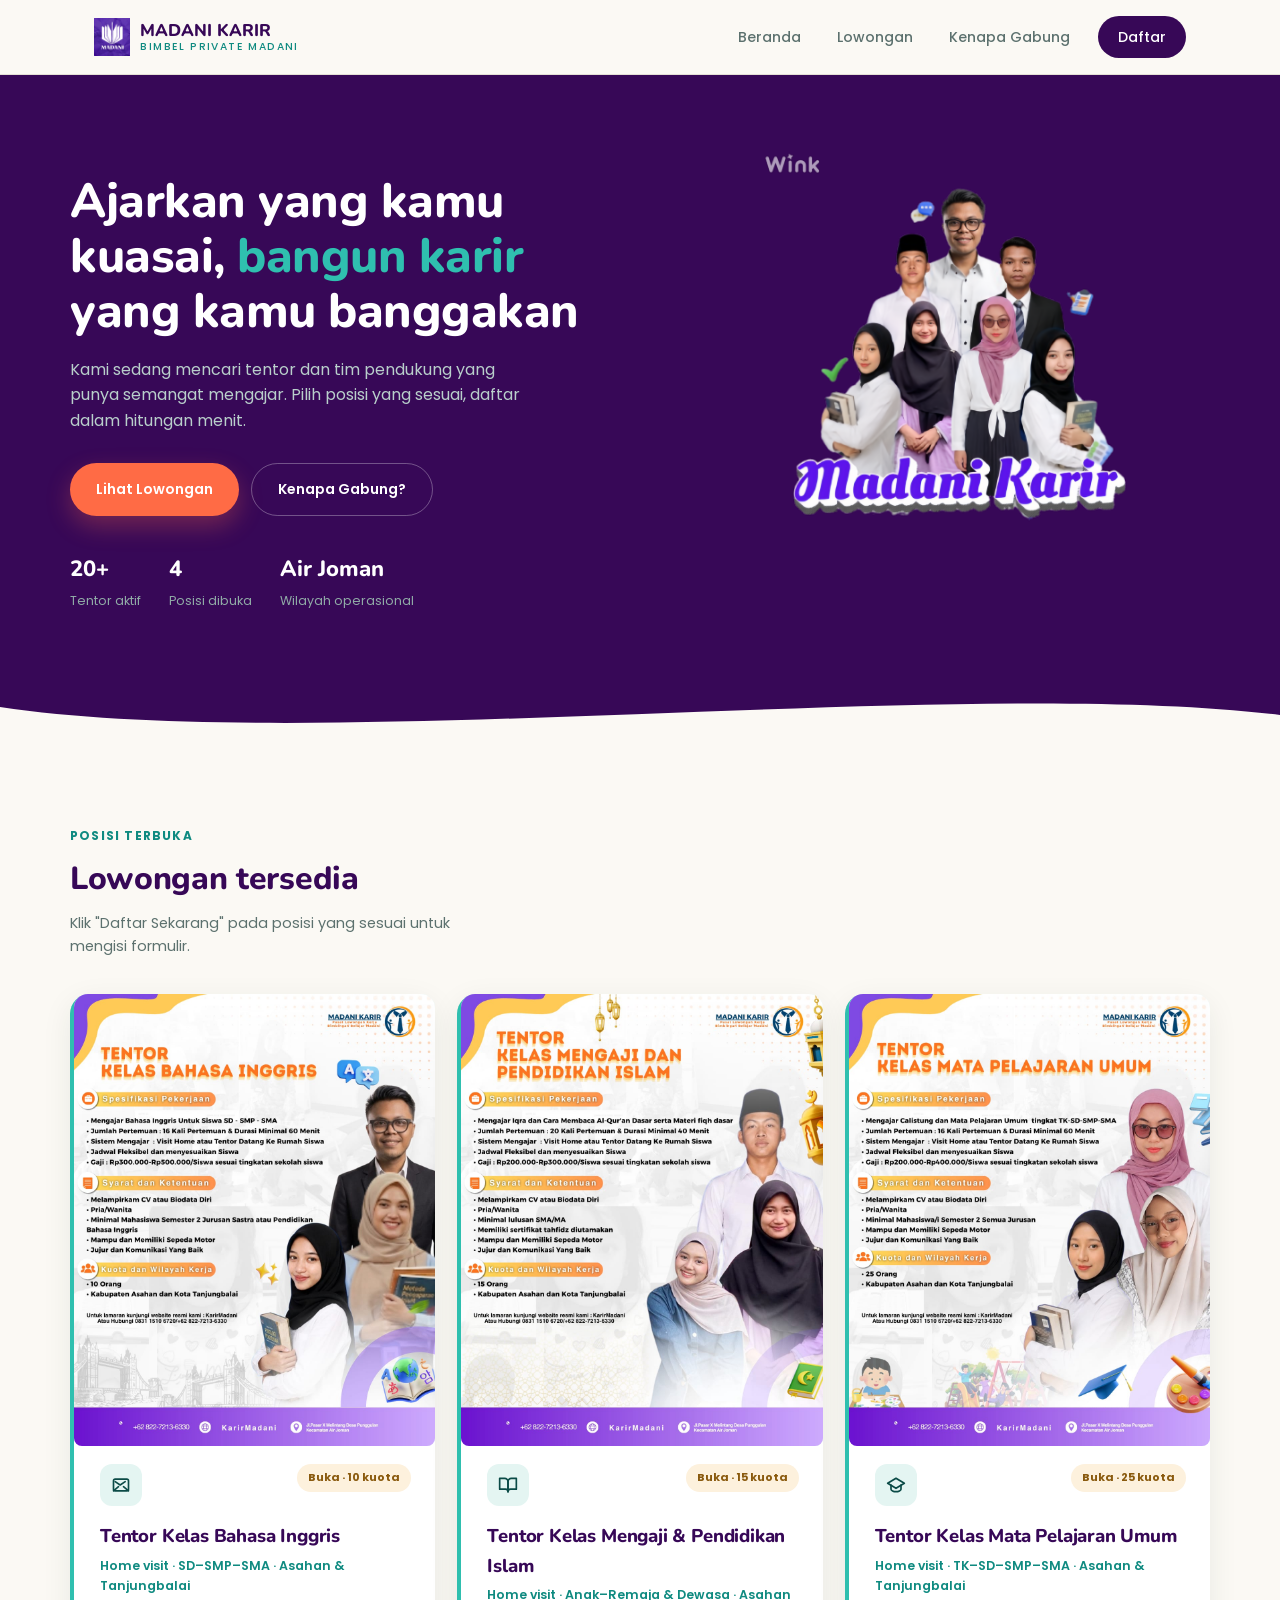
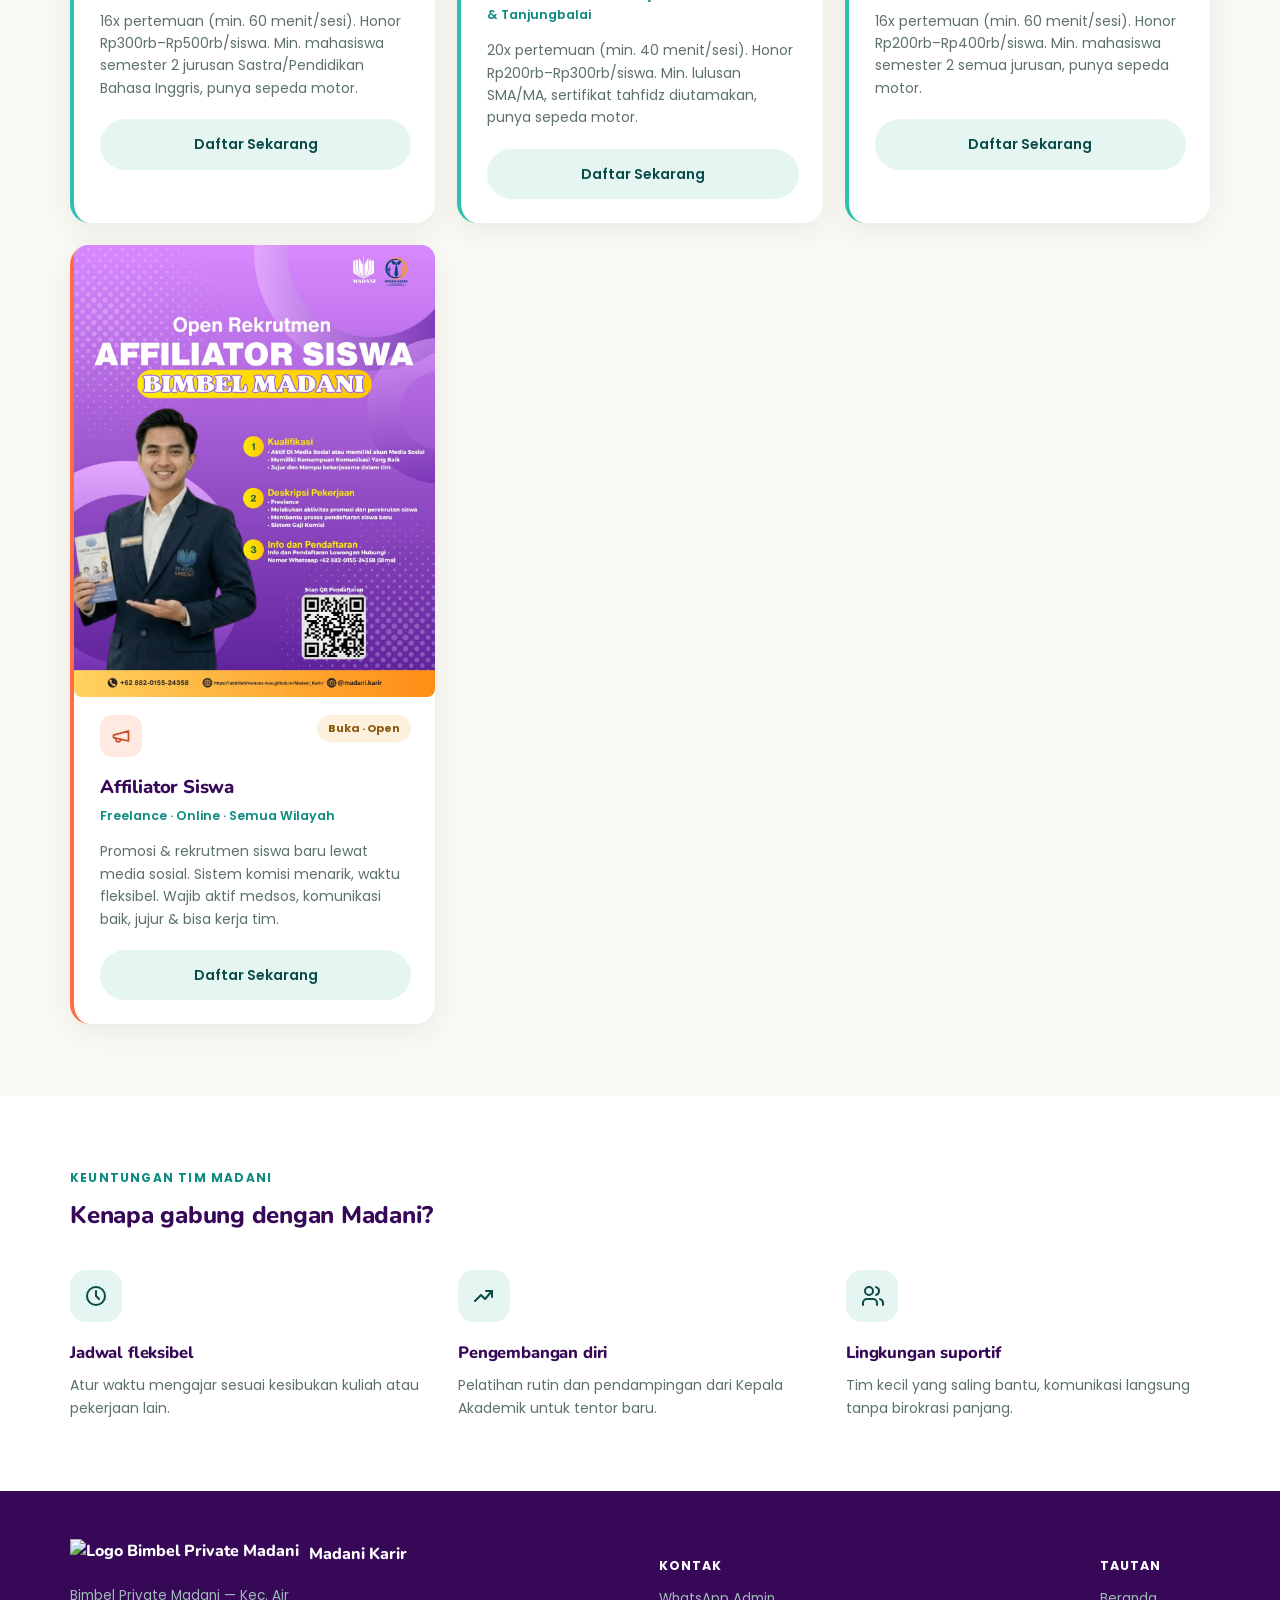
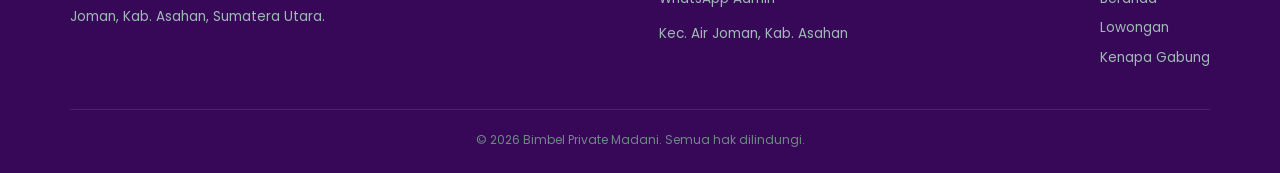
==== commit 2959cfb6: "Update index.html" ====
--- a/index.html
+++ b/index.html
@@ -71,7 +71,7 @@
 
             <div class="job-card kategori-tentor">
                 <div class="job-poster">
-                    <img src="img/loker-kbi.jpeg" alt="Info Lowongan Tentor Kelas Bahasa Inggris" loading="lazy">
+                    <img src="img/info_loker_tentor_KBI.jpeg" alt="Info Lowongan Tentor Kelas Bahasa Inggris" loading="lazy">
                 </div>
                 <div class="job-top">
                     <div class="job-icon">
@@ -87,7 +87,7 @@
 
             <div class="job-card kategori-tentor">
                 <div class="job-poster">
-                    <img src="img/loker-kmpi.jpeg" alt="Info Lowongan Tentor Kelas Mengaji dan Pendidikan Islam" loading="lazy">
+                    <img src="img/info_loker_tentor_KMPI.jpeg" alt="Info Lowongan Tentor Kelas Mengaji dan Pendidikan Islam" loading="lazy">
                 </div>
                 <div class="job-top">
                     <div class="job-icon">
@@ -103,7 +103,7 @@
 
             <div class="job-card kategori-tentor">
                 <div class="job-poster">
-                    <img src="img/loker-kmpu.jpeg" alt="Info Lowongan Tentor Kelas Mata Pelajaran Umum" loading="lazy">
+                    <img src="img/info_loker_tentor_KMPU .jpeg" alt="Info Lowongan Tentor Kelas Mata Pelajaran Umum" loading="lazy">
                 </div>
                 <div class="job-top">
                     <div class="job-icon">
